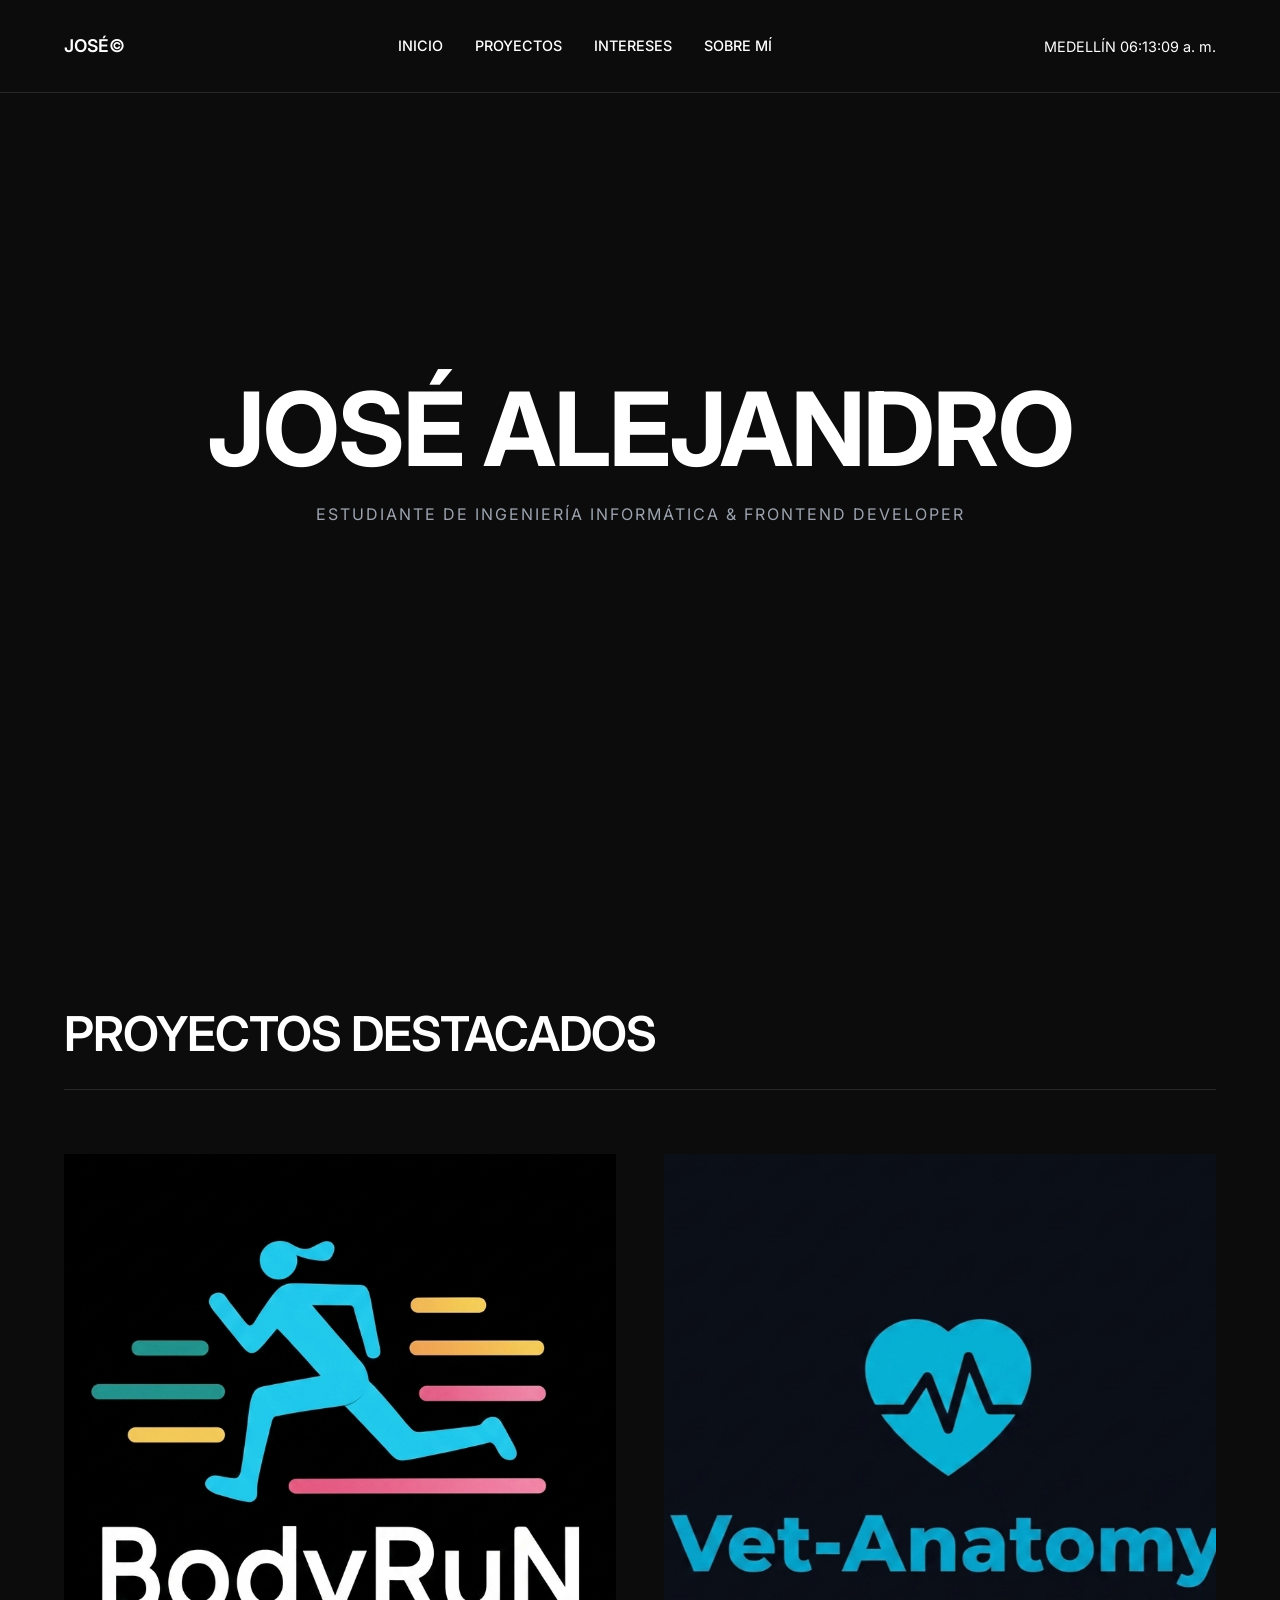
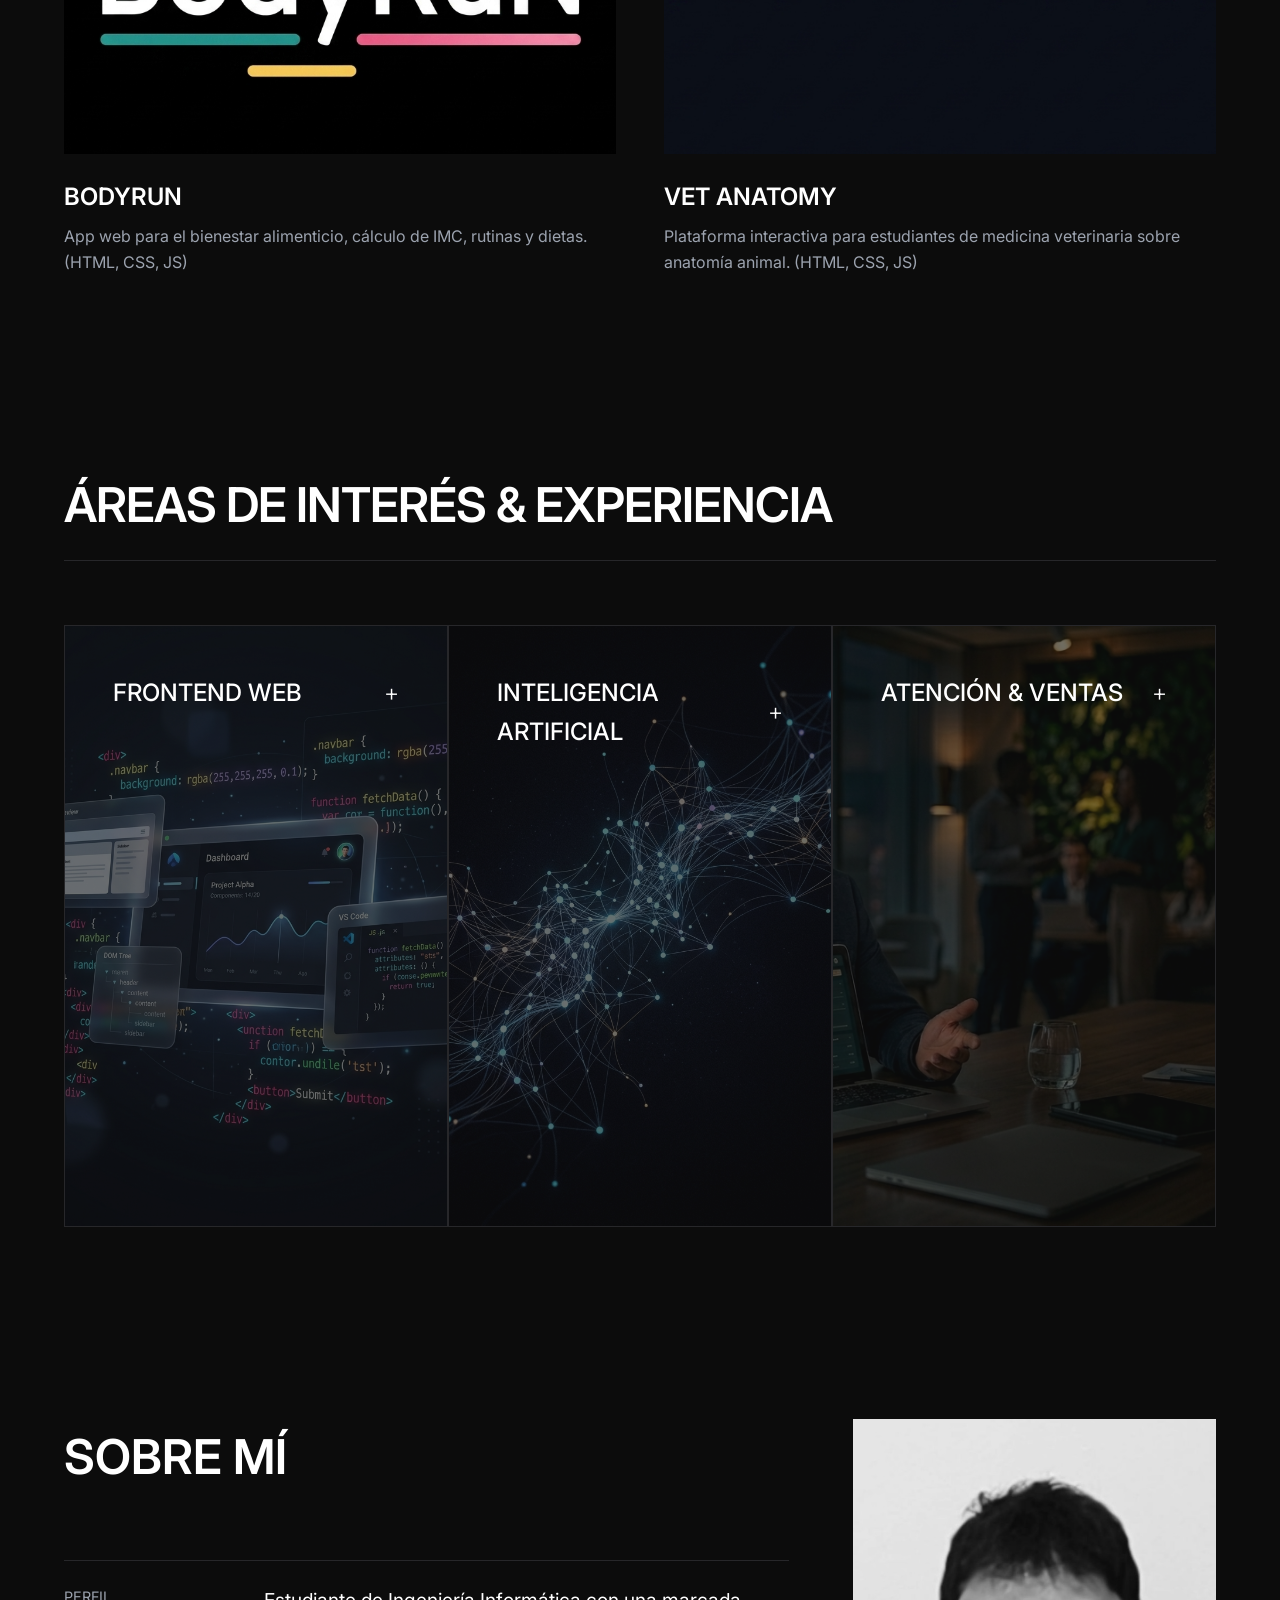
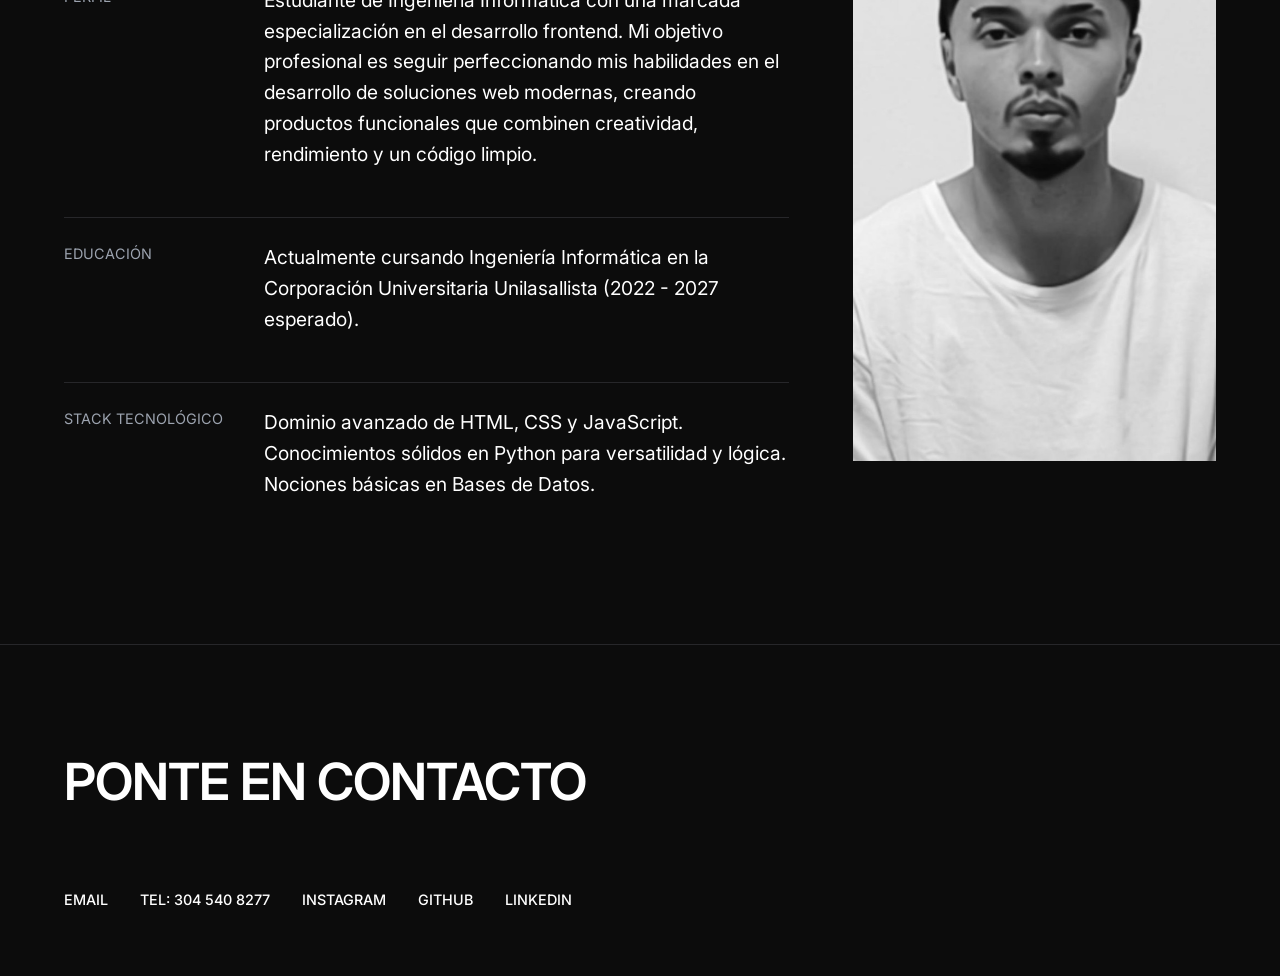
==== index.html @ 262fb6e4 "Add files via upload" ====
<!DOCTYPE html>
<html lang="es">
<head>
    <meta charset="UTF-8">
    <meta name="viewport" content="width=device-width, initial-scale=1.0">
    <title>José Alejandro Ortega | Portafolio Profesional</title>
    <meta name="description" content="Portafolio profesional de José Alejandro Ortega, Estudiante de Ingeniería Informática especializado en Frontend.">
    <link rel="stylesheet" href="style.css">
    <!-- Google Fonts: Inter -->
    <link rel="preconnect" href="https://fonts.googleapis.com">
    <link rel="preconnect" href="https://fonts.gstatic.com" crossorigin>
    <link href="https://fonts.googleapis.com/css2?family=Inter:wght@300;400;500;600;700&display=swap" rel="stylesheet">
</head>
<body>
    
    <!-- Preloader (Opcional, para carga suave) -->
    <div class="preloader">
        <div class="loader">JOSÉ©</div>
    </div>

    <!-- Navegación -->
    <nav class="navbar">
        <div class="nav-brand">JOSÉ©</div>
        <ul class="nav-links">
            <li><a href="#home">INICIO</a></li>
            <li><a href="#works">PROYECTOS</a></li>
            <li><a href="#services">INTERESES</a></li>
            <li><a href="#about">SOBRE MÍ</a></li>
        </ul>
        <div class="nav-time" id="local-time">--:--:--</div>
    </nav>

    <!-- Sección Hero (Inicio) -->
    <section id="home" class="hero">
        <div class="hero-content">
            <h1 class="hero-title" id="trail-trigger">JOSÉ ALEJANDRO</h1>
            <p class="hero-subtitle">ESTUDIANTE DE INGENIERÍA INFORMÁTICA & FRONTEND DEVELOPER</p>
        </div>
    </section>

    <!-- Sección Proyectos (Selected Works) -->
    <section id="works" class="section">
        <div class="section-header reveal">
            <h2>PROYECTOS DESTACADOS</h2>
        </div>
        <div class="works-grid">
            <!-- Proyecto 1 -->
            <a href="bodyrun.html" class="work-card reveal">
                <div class="work-image">
                    <!-- Usaremos la imagen generada, pero pondremos la ruta absoluta o relativa si la movemos -->
                    <!-- En el prompt, la imagen se guardó en appDataDir, la referenciaré usando su ruta para local, pero es mejor usar el path real -->
                    <!-- Ya que el portafolio se subirá a GitHub, crearé un directorio img/ en el proyecto y copiaré las imágenes allí -->
                    <img src="img/imagen_BodyRun_Logo.png" alt="Logo de bodyRun" loading="lazy">
                </div>
                <div class="work-info">
                    <h3>BODYRUN</h3>
                    <p>App web para el bienestar alimenticio, cálculo de IMC, rutinas y dietas. (HTML, CSS, JS)</p>
                </div>
            </a>
            <!-- Proyecto 2 -->
            <a href="vetanatomy.html" class="work-card reveal">
                <div class="work-image">
                    <img src="img/imagen_Vetanatomy_Logo.png" alt="Logo de Vet Anatomy" loading="lazy">
                </div>
                <div class="work-info">
                    <h3>VET ANATOMY</h3>
                    <p>Plataforma interactiva para estudiantes de medicina veterinaria sobre anatomía animal. (HTML, CSS, JS)</p>
                </div>
            </a>
        </div>
    </section>

    <!-- Sección Intereses / Servicios -->
    <section id="services" class="section dark-section">
        <div class="section-header reveal">
            <h2>ÁREAS DE INTERÉS & EXPERIENCIA</h2>
        </div>
        <div class="services-grid reveal">
            
            <!-- Frontend -->
            <div class="service-card">
                <img src="img/frontend_code.png" class="service-bg" alt="Frontend Development">
                <div class="service-content">
                    <div class="service-header">
                        <h3>FRONTEND WEB</h3>
                        <span class="icon">+</span>
                    </div>
                    <p class="service-desc">
                        Me enfoco en diseñar y construir interfaces digitales intuitivas, dinámicas y centradas en el usuario utilizando HTML, CSS y JavaScript modernos, buscando siempre un código limpio y un rendimiento óptimo.
                    </p>
                </div>
            </div>

            <!-- Inteligencia Artificial -->
            <div class="service-card">
                <img src="img/ai_network.png" class="service-bg" alt="Artificial Intelligence">
                <div class="service-content">
                    <div class="service-header">
                        <h3>INTELIGENCIA ARTIFICIAL</h3>
                        <span class="icon">+</span>
                    </div>
                    <p class="service-desc">
                        Tengo una certificación de nivel básico en Inteligencia Artificial y un gran interés en integrar modelos inteligentes y lógica compleja mediante Python a mis aplicaciones web.
                    </p>
                </div>
            </div>

            <!-- Experiencia (Atención al cliente) -->
            <div class="service-card">
                <img src="img/imagen_atencionyventas.png" class="service-bg" alt="Atención y Ventas" style="object-position: center top;">
                <div class="service-content">
                    <div class="service-header">
                        <h3>ATENCIÓN & VENTAS</h3>
                        <span class="icon">+</span>
                    </div>
                    <p class="service-desc">
                        Experiencia laboral comprobada como asesor comercial en "Ella" y "Ofisex", desarrollando excelentes habilidades de comunicación, atención al cliente y trabajo en equipo.
                    </p>
                </div>
            </div>

        </div>
    </section>

    <!-- Sección Sobre Mí -->
    <section id="about" class="section about-section">
        <div class="about-grid">
            <div class="about-text reveal">
                <h2 class="about-title">SOBRE MÍ</h2>
                
                <div class="about-row">
                    <div class="about-label">PERFIL</div>
                    <div class="about-desc">
                        Estudiante de Ingeniería Informática con una marcada especialización en el desarrollo frontend. Mi objetivo profesional es seguir perfeccionando mis habilidades en el desarrollo de soluciones web modernas, creando productos funcionales que combinen creatividad, rendimiento y un código limpio.
                    </div>
                </div>

                <div class="about-row">
                    <div class="about-label">EDUCACIÓN</div>
                    <div class="about-desc">
                        Actualmente cursando Ingeniería Informática en la Corporación Universitaria Unilasallista (2022 - 2027 esperado).
                    </div>
                </div>

                <div class="about-row">
                    <div class="about-label">STACK TECNOLÓGICO</div>
                    <div class="about-desc">
                        Dominio avanzado de HTML, CSS y JavaScript. Conocimientos sólidos en Python para versatilidad y lógica. Nociones básicas en Bases de Datos.
                    </div>
                </div>


            </div>
            <div class="about-image reveal">
                <img src="img/imagen_JoseAlejandro.jpeg" alt="José Alejandro Ortega">
            </div>
        </div>
    </section>

    <footer class="footer reveal">
        <h2 class="footer-title">PONTE EN CONTACTO</h2>
        <ul class="footer-links">
            <li><a href="mailto:josealejandro16102005@gmail.com">EMAIL</a></li>
            <li><a href="tel:+573045408277">TEL: 304 540 8277</a></li>
            <li><a href="https://instagram.com/jsa___01" target="_blank">INSTAGRAM</a></li>
            <li><a href="https://github.com/" target="_blank">GITHUB</a></li>
            <li><a href="https://linkedin.com/" target="_blank">LINKEDIN</a></li>
        </ul>
    </footer>

    <!-- Contenedor para el efecto de rastro de imágenes -->
    <div id="trail-container"></div>

    <script src="script.js"></script>
</body>
</html>
---- style.css ----
:root {
    --bg-color: #0c0c0c;
    --text-main: #ffffff;
    --text-muted: #9ca3af;
    --border-color: #27272a;
    --card-bg: #111111;
    --font-main: 'Inter', sans-serif;
}

* {
    margin: 0;
    padding: 0;
    box-sizing: border-box;
}

html {
    scroll-behavior: smooth;
    background-color: var(--bg-color);
    color: var(--text-main);
    font-family: var(--font-main);
}

body {
    overflow-x: hidden;
    line-height: 1.6;
}

/* Preloader */
.preloader {
    position: fixed;
    top: 0; left: 0; width: 100%; height: 100%;
    background: var(--bg-color);
    display: flex;
    justify-content: center;
    align-items: center;
    z-index: 9999;
    transition: opacity 0.5s ease;
}
.loader {
    font-size: 2rem;
    font-weight: 600;
    letter-spacing: 2px;
    animation: pulse 1.5s infinite;
}
@keyframes pulse {
    0%, 100% { opacity: 1; }
    50% { opacity: 0.5; }
}
.preloader.hidden {
    opacity: 0;
    pointer-events: none;
}

/* Navbar */
.navbar {
    display: flex;
    justify-content: space-between;
    align-items: center;
    padding: 2rem 4rem;
    position: fixed;
    width: 100%;
    top: 0;
    z-index: 100;
    background-color: var(--bg-color);
    border-bottom: 1px solid var(--border-color); /* Línea sutil para separar del contenido */
}
.nav-brand {
    font-weight: 600;
    font-size: 1.1rem;
}
.nav-links {
    list-style: none;
    display: flex;
    gap: 2rem;
}
.nav-links a {
    color: var(--text-main);
    text-decoration: none;
    font-size: 0.9rem;
    font-weight: 500;
    text-transform: uppercase;
    transition: opacity 0.3s;
}
.nav-links a:hover {
    opacity: 0.6;
}
.nav-time {
    font-size: 0.9rem;
}

/* Hero Section */
.hero {
    height: 100vh;
    display: flex;
    justify-content: center;
    align-items: center;
    position: relative;
    /* Para el efecto overlap, el fondo debe ser transparente y el z-index bajo */
    z-index: 0;
}
.hero-content {
    text-align: center;
    position: fixed; /* Se queda fijo mientras hacemos scroll */
    top: 50%;
    left: 50%;
    transform: translate(-50%, -50%);
    width: 100%;
    z-index: 0;
}
.hero-title {
    font-size: 8vw;
    font-weight: 700;
    line-height: 1.1;
    letter-spacing: -2px;
    cursor: default;
    user-select: none; /* No se puede seleccionar */
    -webkit-user-select: none;
    transition: filter 0.1s ease-out, opacity 0.1s ease-out; /* Suavizar el blur */
}
.hero-subtitle {
    margin-top: 1rem;
    font-size: 1rem;
    letter-spacing: 2px;
    color: var(--text-muted);
    user-select: none; /* No se puede seleccionar */
    -webkit-user-select: none;
    transition: filter 0.1s ease-out, opacity 0.1s ease-out;
}

/* Mouse Trail Images */
#trail-container {
    position: fixed;
    top: 0;
    left: 0;
    width: 100%;
    height: 100%;
    pointer-events: none;
    z-index: 1;
}
.trail-img {
    position: absolute;
    width: 250px;
    height: 300px;
    object-fit: cover;
    transform: translate(-50%, -50%);
    opacity: 0;
    /* Las transiciones ahora se controlan desde script.js para que la entrada y salida tengan velocidades diferentes */
}

/* General Section */
.section {
    padding: 6rem 4rem;
    background-color: var(--bg-color); /* Fondo sólido para tapar el hero */
    position: relative;
    z-index: 2; /* Sobre el hero fijo */
}
.section-header {
    display: flex;
    justify-content: space-between;
    align-items: center;
    margin-bottom: 4rem;
    border-bottom: 1px solid var(--border-color);
    padding-bottom: 1rem;
}
.section-header h2 {
    font-size: 3rem;
    font-weight: 600;
    letter-spacing: -1px;
}
.see-all {
    color: var(--text-main);
    text-decoration: none;
    font-size: 0.9rem;
    border-bottom: 1px solid var(--text-main);
    padding-bottom: 2px;
}

/* Works Grid */
.works-grid {
    display: grid;
    grid-template-columns: repeat(auto-fit, minmax(400px, 1fr));
    gap: 3rem;
}
.work-card {
    cursor: pointer;
    text-decoration: none;
    color: inherit;
    display: block;
}
.work-image {
    width: 100%;
    height: 600px;
    overflow: hidden;
    margin-bottom: 1.5rem;
    background-color: var(--card-bg);
}
.work-image img {
    width: 100%;
    height: 100%;
    object-fit: cover;
    transition: transform 0.6s ease;
}
.work-card:hover .work-image img {
    transform: scale(1.05);
}
.work-info h3 {
    font-size: 1.5rem;
    font-weight: 600;
    margin-bottom: 0.5rem;
}
.work-info p {
    color: var(--text-muted);
    font-size: 1rem;
}

/* Services Grid */
.services-grid {
    display: grid;
    grid-template-columns: repeat(3, 1fr);
    gap: 2px;
    background-color: var(--border-color);
    border: 1px solid var(--border-color);
}
.service-card {
    position: relative;
    height: 600px;
    background-color: var(--card-bg);
    overflow: hidden;
    cursor: pointer;
}
.service-bg {
    position: absolute;
    top: 0; left: 0; width: 100%; height: 100%;
    object-fit: cover;
    opacity: 0.4;
    transition: opacity 0.5s ease, transform 0.5s ease;
}
.service-placeholder {
    position: absolute;
    top: 0; left: 0; width: 100%; height: 100%;
    background-color: #1a1a1a;
}
.service-card:hover .service-bg {
    opacity: 0.1;
    transform: scale(1.05);
}
.service-content {
    position: relative;
    z-index: 2;
    padding: 3rem;
    height: 100%;
    display: flex;
    flex-direction: column;
}
.service-header {
    display: flex;
    justify-content: space-between;
    align-items: center;
}
.service-header h3 {
    font-size: 1.5rem;
    font-weight: 500;
}
.icon {
    font-size: 1.5rem;
    font-weight: 300;
    transition: transform 0.3s ease;
}
.service-desc {
    margin-top: auto;
    font-size: 1.1rem;
    line-height: 1.5;
    opacity: 0;
    transform: translateY(20px);
    transition: opacity 0.4s ease, transform 0.4s ease;
}
.service-card:hover .service-desc {
    opacity: 1;
    transform: translateY(0);
}
.service-card:hover .icon {
    transform: rotate(45deg);
}

/* About Section */
.about-grid {
    display: grid;
    grid-template-columns: 2fr 1fr;
    gap: 4rem;
}
.about-title {
    font-size: 3rem;
    font-weight: 600;
    margin-bottom: 4rem;
}
.about-row {
    display: flex;
    margin-bottom: 3rem;
    border-top: 1px solid var(--border-color);
    padding-top: 1.5rem;
}
.about-label {
    flex: 0 0 200px;
    color: var(--text-muted);
    font-size: 0.9rem;
    text-transform: uppercase;
}
.about-desc {
    flex: 1;
    font-size: 1.2rem;
    max-width: 600px;
}
.about-image {
    display: flex;
    justify-content: flex-end;
    align-items: flex-start;
}
.about-image img {
    width: 100%;
    max-width: 400px;
    height: auto;
    filter: grayscale(100%);
    object-fit: cover;
}

/* Footer / Get in Touch */
.footer {
    padding: 6rem 4rem 4rem 4rem;
    background-color: var(--bg-color);
    position: relative;
    z-index: 2;
    border-top: 1px solid var(--border-color);
}
.footer-title {
    font-size: 4vw;
    font-weight: 600;
    margin-bottom: 4rem;
    letter-spacing: -1px;
}
.footer-links {
    display: flex;
    gap: 2rem;
    list-style: none;
}
.footer-links a {
    color: var(--text-main);
    text-decoration: none;
    font-size: 0.9rem;
    font-weight: 500;
    text-transform: uppercase;
    transition: opacity 0.3s;
}
.footer-links a:hover {
    opacity: 0.6;
}

/* Animaciones Scroll Reveal */
.reveal {
    opacity: 0;
    transform: translateY(40px);
    transition: opacity 0.8s cubic-bezier(0.5, 0, 0, 1), transform 0.8s cubic-bezier(0.5, 0, 0, 1);
}
.reveal.visible {
    opacity: 1;
    transform: translateY(0);
}

/* --- Project Detail Pages --- */
.project-hero {
    padding: 10rem 4rem 2rem 4rem;
    background-color: var(--bg-color);
    position: relative;
    z-index: 2;
}
.project-title {
    font-size: 6vw;
    font-weight: 500;
    margin-bottom: 1rem;
    line-height: 1;
    letter-spacing: -2px;
}
.project-subtitle {
    color: var(--text-muted);
    font-size: 1.2rem;
    margin-bottom: 4rem;
}
.project-hero-image {
    width: 100%;
    background: var(--bg-color);
}
.project-hero-image img {
    width: 100%;
    height: auto;
    display: block;
}
.project-details {
    padding: 4rem;
    display: grid;
    grid-template-columns: 1fr 1fr;
    gap: 4rem;
    background-color: var(--bg-color);
    position: relative;
    z-index: 2;
}
.project-meta {
    display: grid;
    grid-template-columns: 1fr 1fr;
    gap: 3rem;
}
.meta-item .meta-label {
    display: block;
    color: var(--text-muted);
    font-size: 0.8rem;
    text-transform: uppercase;
    margin-bottom: 0.5rem;
    letter-spacing: 1px;
}
.meta-item .meta-value {
    font-size: 1.1rem;
    font-weight: 400;
}
.project-info .info-label {
    display: block;
    color: var(--text-muted);
    font-size: 0.8rem;
    text-transform: uppercase;
    margin-bottom: 1rem;
    letter-spacing: 1px;
}
.project-info p {
    font-size: 1.2rem;
    line-height: 1.6;
    margin-bottom: 2rem;
}
.project-link {
    color: var(--text-main);
    text-decoration: none;
    border-bottom: 1px solid var(--text-main);
    padding-bottom: 2px;
    font-size: 1rem;
}

/* Responsive */
@media (max-width: 1024px) {
    .works-grid {
        grid-template-columns: 1fr;
    }
    .services-grid {
        grid-template-columns: 1fr;
    }
    .about-grid {
        grid-template-columns: 1fr;
    }
    .about-row {
        flex-direction: column;
    }
    .about-label {
        margin-bottom: 1rem;
    }
}

@media (max-width: 768px) {
    .navbar {
        padding: 1.5rem 2rem;
        flex-wrap: wrap;
    }
    .nav-links {
        display: none; /* Can be changed to a hamburger menu later */
    }
    .hero-title {
        font-size: 12vw;
    }
    .section {
        padding: 4rem 2rem;
    }
    .work-image {
        height: 400px;
    }
    .project-details {
        grid-template-columns: 1fr;
    }
}

/* Galería de imágenes del proyecto */
.project-gallery {
    padding: 0 4rem 4rem 4rem;
    background-color: var(--bg-color);
    position: relative;
    z-index: 2;
}
.gallery-grid {
    display: flex;
    flex-direction: column;
    gap: 4rem;
}
.gallery-grid img {
    width: 100%;
    height: auto;
    display: block;
}
@media (max-width: 768px) {
    /* No se requiere cambio para mobile ya que es columna por defecto */
}
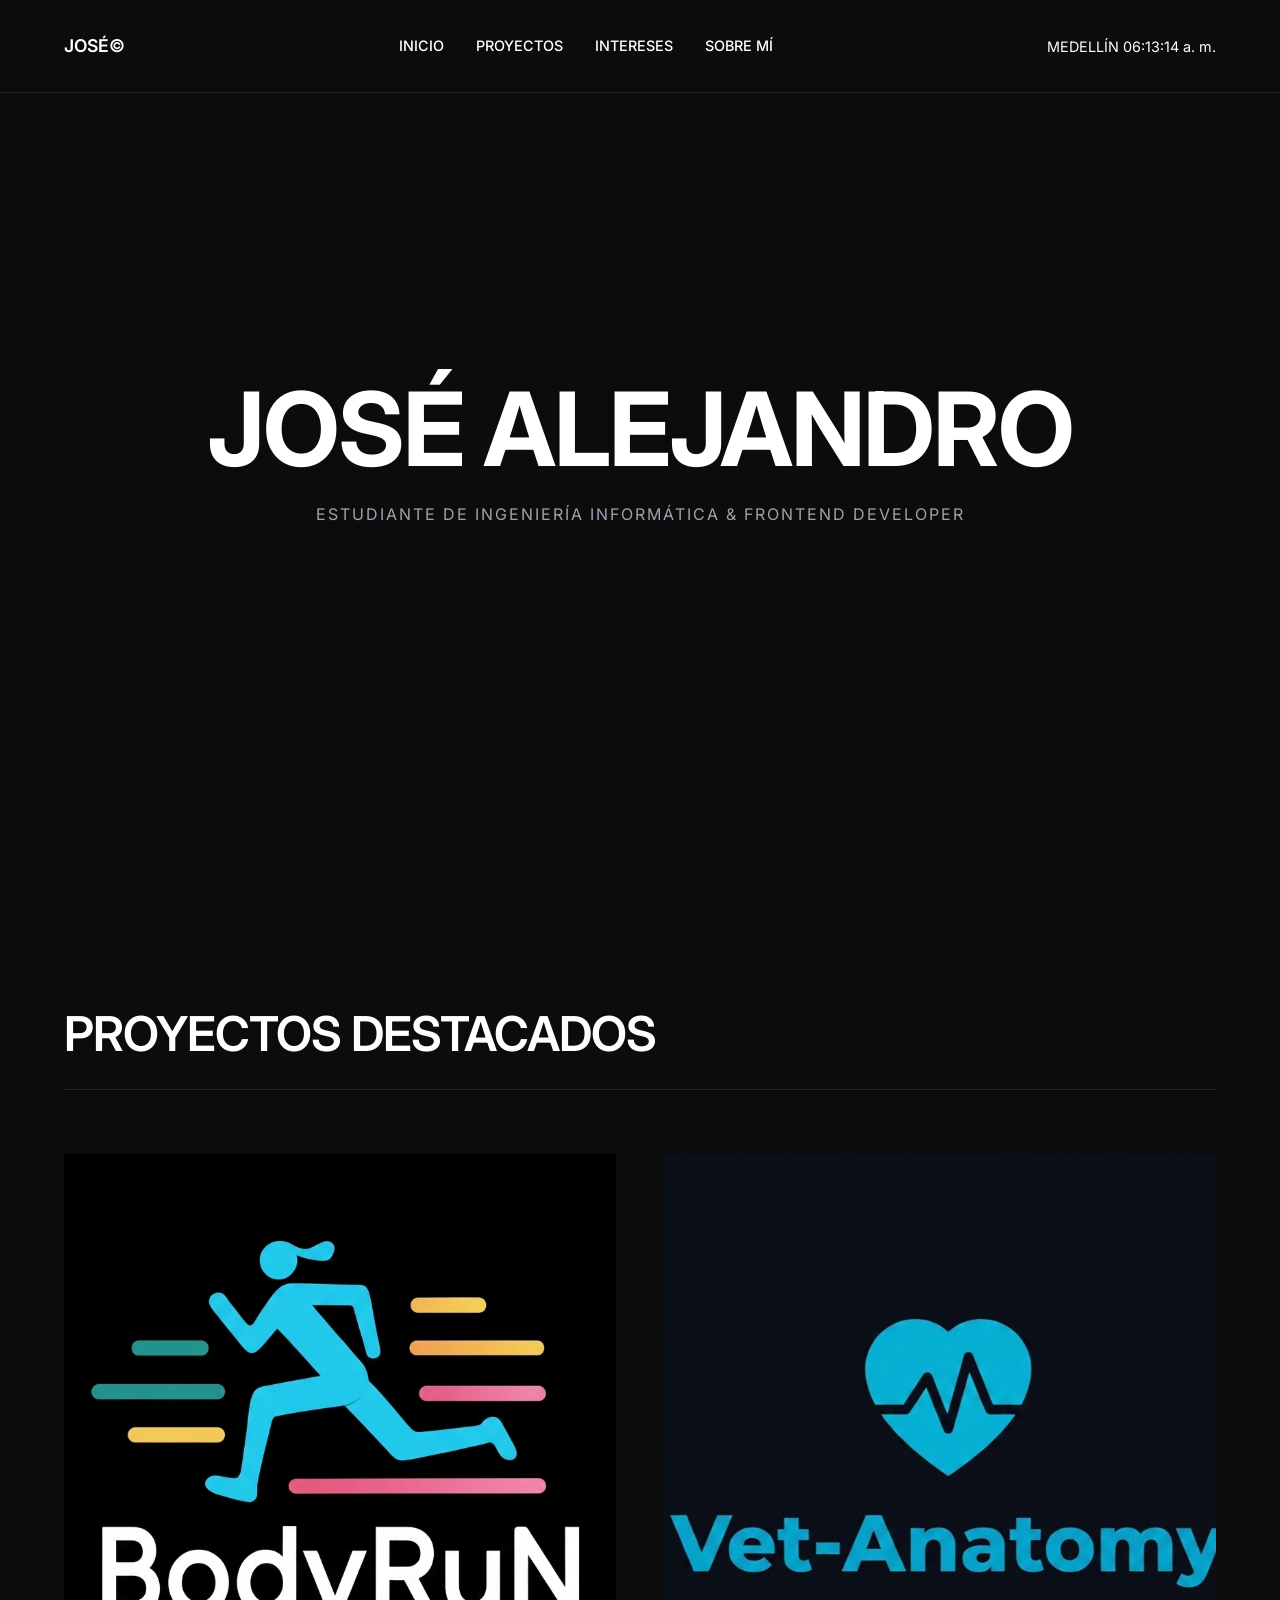
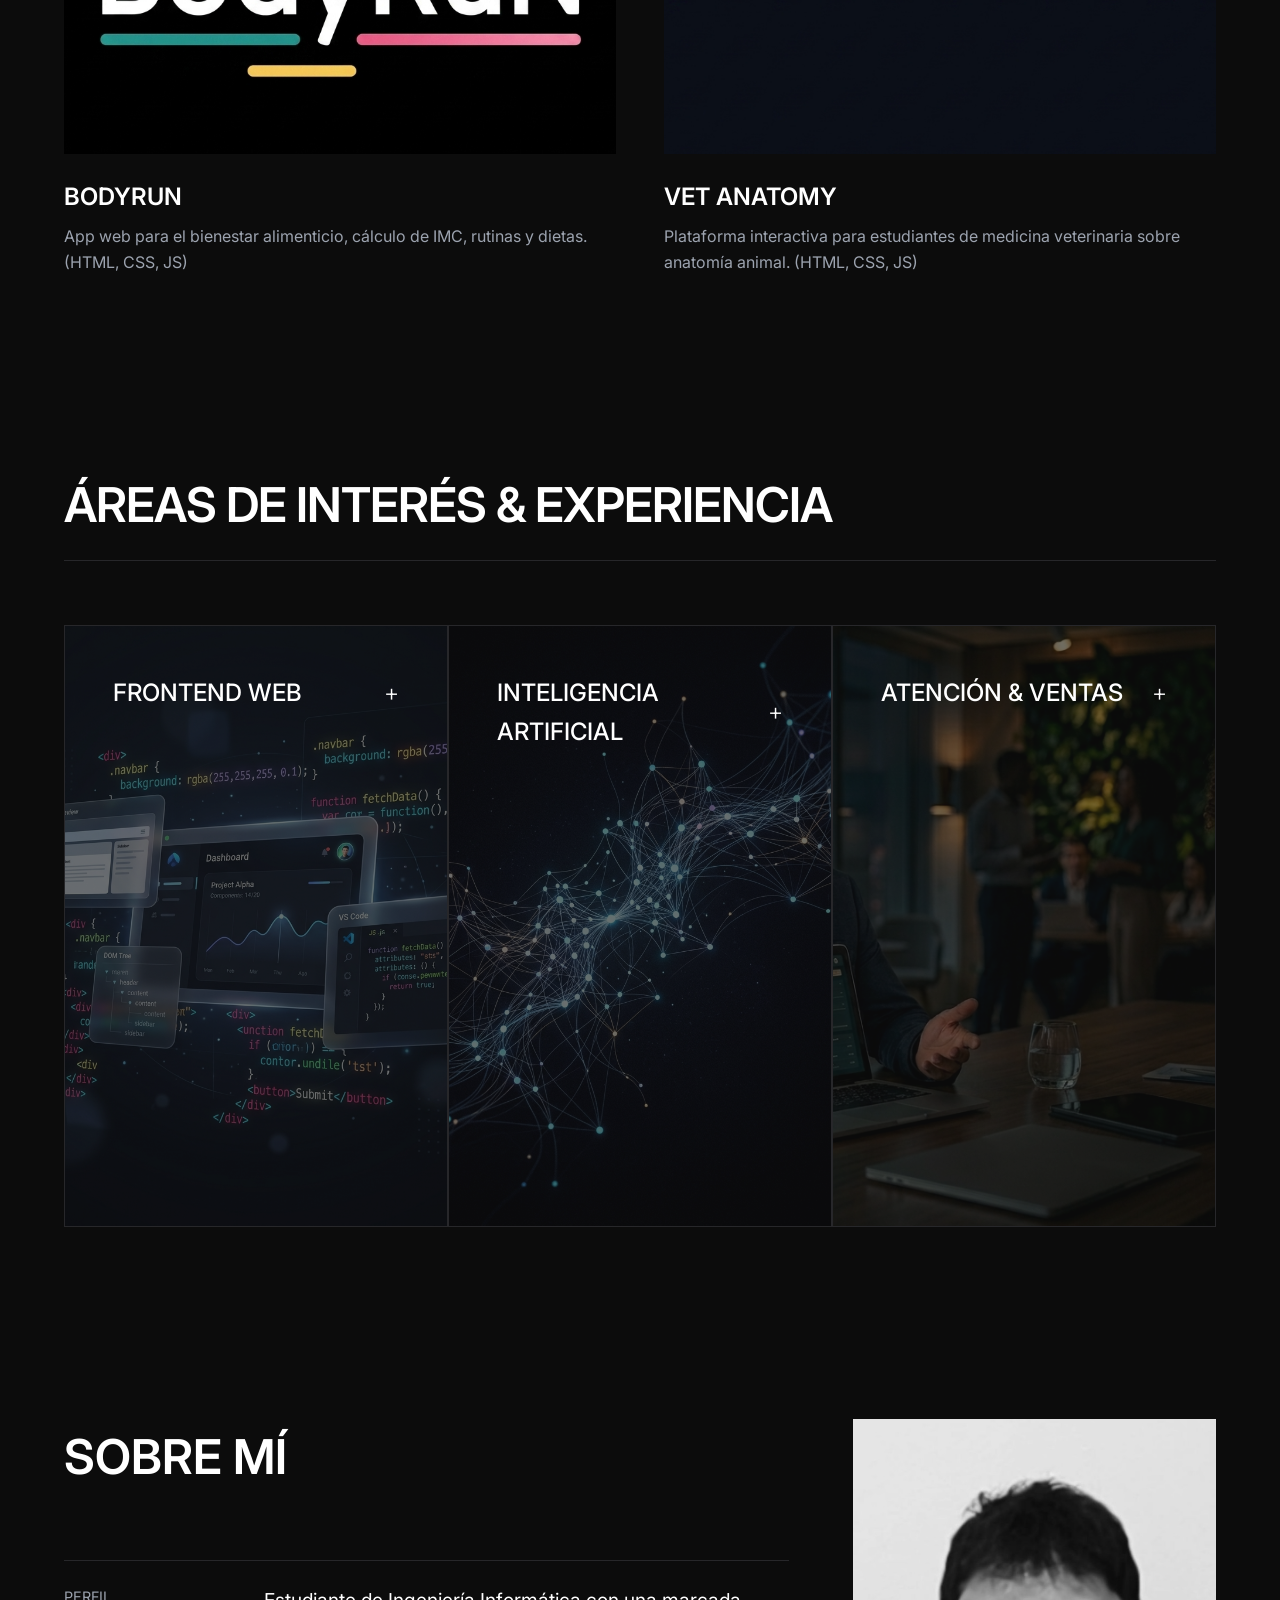
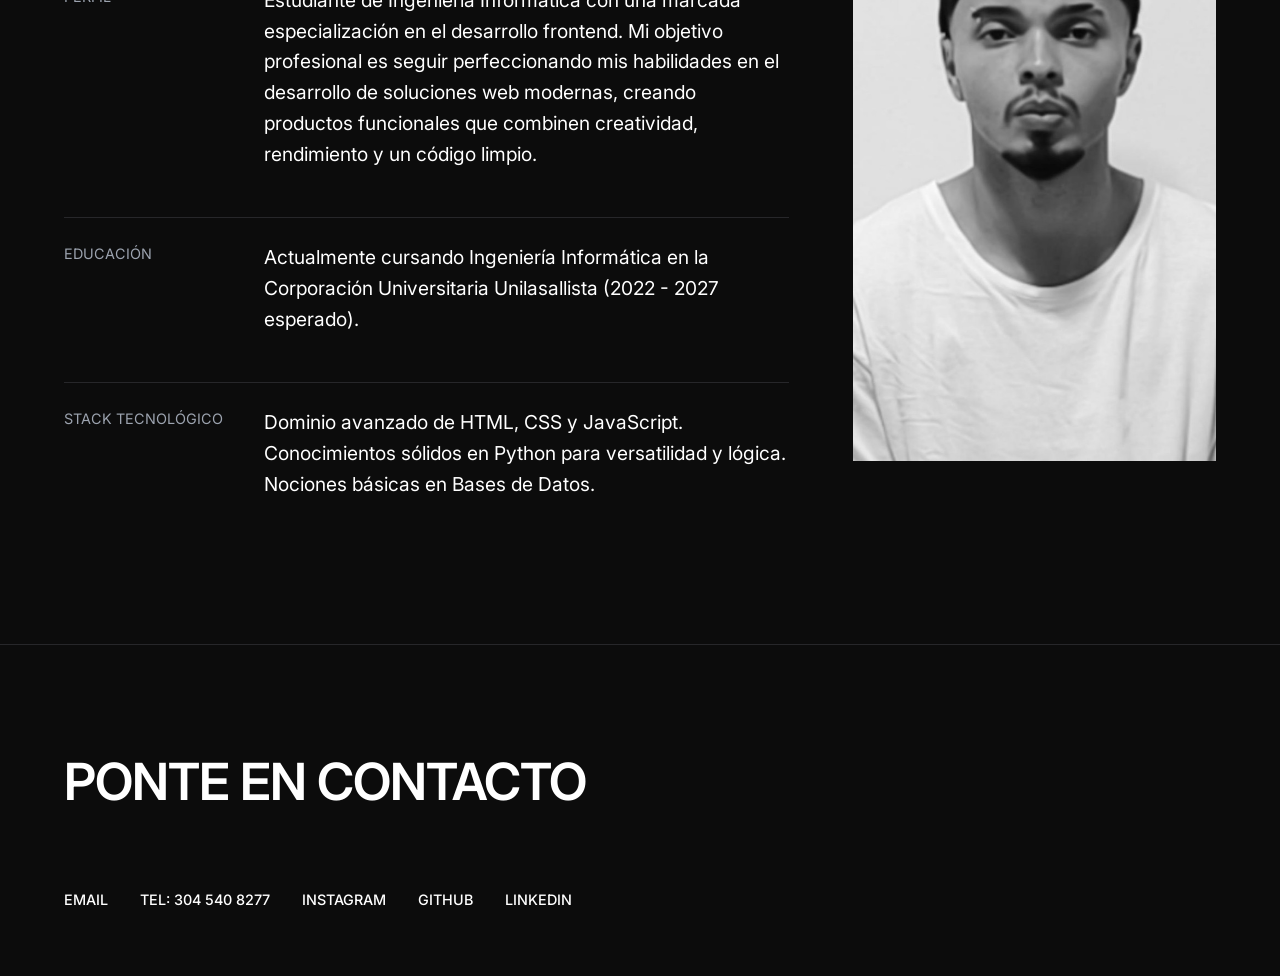
==== commit 1739a9fa: "Update index.html" ====
--- a/index.html
+++ b/index.html
@@ -6,19 +6,19 @@
     <title>José Alejandro Ortega | Portafolio Profesional</title>
     <meta name="description" content="Portafolio profesional de José Alejandro Ortega, Estudiante de Ingeniería Informática especializado en Frontend.">
     <link rel="stylesheet" href="style.css">
-    <!-- Google Fonts: Inter -->
+  
     <link rel="preconnect" href="https://fonts.googleapis.com">
     <link rel="preconnect" href="https://fonts.gstatic.com" crossorigin>
     <link href="https://fonts.googleapis.com/css2?family=Inter:wght@300;400;500;600;700&display=swap" rel="stylesheet">
 </head>
 <body>
     
-    <!-- Preloader (Opcional, para carga suave) -->
+    
     <div class="preloader">
         <div class="loader">JOSÉ©</div>
     </div>
 
-    <!-- Navegación -->
+    
     <nav class="navbar">
         <div class="nav-brand">JOSÉ©</div>
         <ul class="nav-links">
@@ -30,7 +30,7 @@
         <div class="nav-time" id="local-time">--:--:--</div>
     </nav>
 
-    <!-- Sección Hero (Inicio) -->
+    
     <section id="home" class="hero">
         <div class="hero-content">
             <h1 class="hero-title" id="trail-trigger">JOSÉ ALEJANDRO</h1>
@@ -38,18 +38,15 @@
         </div>
     </section>
 
-    <!-- Sección Proyectos (Selected Works) -->
     <section id="works" class="section">
         <div class="section-header reveal">
             <h2>PROYECTOS DESTACADOS</h2>
         </div>
         <div class="works-grid">
-            <!-- Proyecto 1 -->
+            
             <a href="bodyrun.html" class="work-card reveal">
                 <div class="work-image">
-                    <!-- Usaremos la imagen generada, pero pondremos la ruta absoluta o relativa si la movemos -->
-                    <!-- En el prompt, la imagen se guardó en appDataDir, la referenciaré usando su ruta para local, pero es mejor usar el path real -->
-                    <!-- Ya que el portafolio se subirá a GitHub, crearé un directorio img/ en el proyecto y copiaré las imágenes allí -->
+                    
                     <img src="img/imagen_BodyRun_Logo.png" alt="Logo de bodyRun" loading="lazy">
                 </div>
                 <div class="work-info">
@@ -57,7 +54,7 @@
                     <p>App web para el bienestar alimenticio, cálculo de IMC, rutinas y dietas. (HTML, CSS, JS)</p>
                 </div>
             </a>
-            <!-- Proyecto 2 -->
+           
             <a href="vetanatomy.html" class="work-card reveal">
                 <div class="work-image">
                     <img src="img/imagen_Vetanatomy_Logo.png" alt="Logo de Vet Anatomy" loading="lazy">
@@ -70,14 +67,14 @@
         </div>
     </section>
 
-    <!-- Sección Intereses / Servicios -->
+   
     <section id="services" class="section dark-section">
         <div class="section-header reveal">
             <h2>ÁREAS DE INTERÉS & EXPERIENCIA</h2>
         </div>
         <div class="services-grid reveal">
             
-            <!-- Frontend -->
+            
             <div class="service-card">
                 <img src="img/frontend_code.png" class="service-bg" alt="Frontend Development">
                 <div class="service-content">
@@ -91,7 +88,7 @@
                 </div>
             </div>
 
-            <!-- Inteligencia Artificial -->
+            
             <div class="service-card">
                 <img src="img/ai_network.png" class="service-bg" alt="Artificial Intelligence">
                 <div class="service-content">
@@ -105,7 +102,7 @@
                 </div>
             </div>
 
-            <!-- Experiencia (Atención al cliente) -->
+           
             <div class="service-card">
                 <img src="img/imagen_atencionyventas.png" class="service-bg" alt="Atención y Ventas" style="object-position: center top;">
                 <div class="service-content">
@@ -122,7 +119,7 @@
         </div>
     </section>
 
-    <!-- Sección Sobre Mí -->
+    
     <section id="about" class="section about-section">
         <div class="about-grid">
             <div class="about-text reveal">
@@ -168,7 +165,7 @@
         </ul>
     </footer>
 
-    <!-- Contenedor para el efecto de rastro de imágenes -->
+    
     <div id="trail-container"></div>
 
     <script src="script.js"></script>
